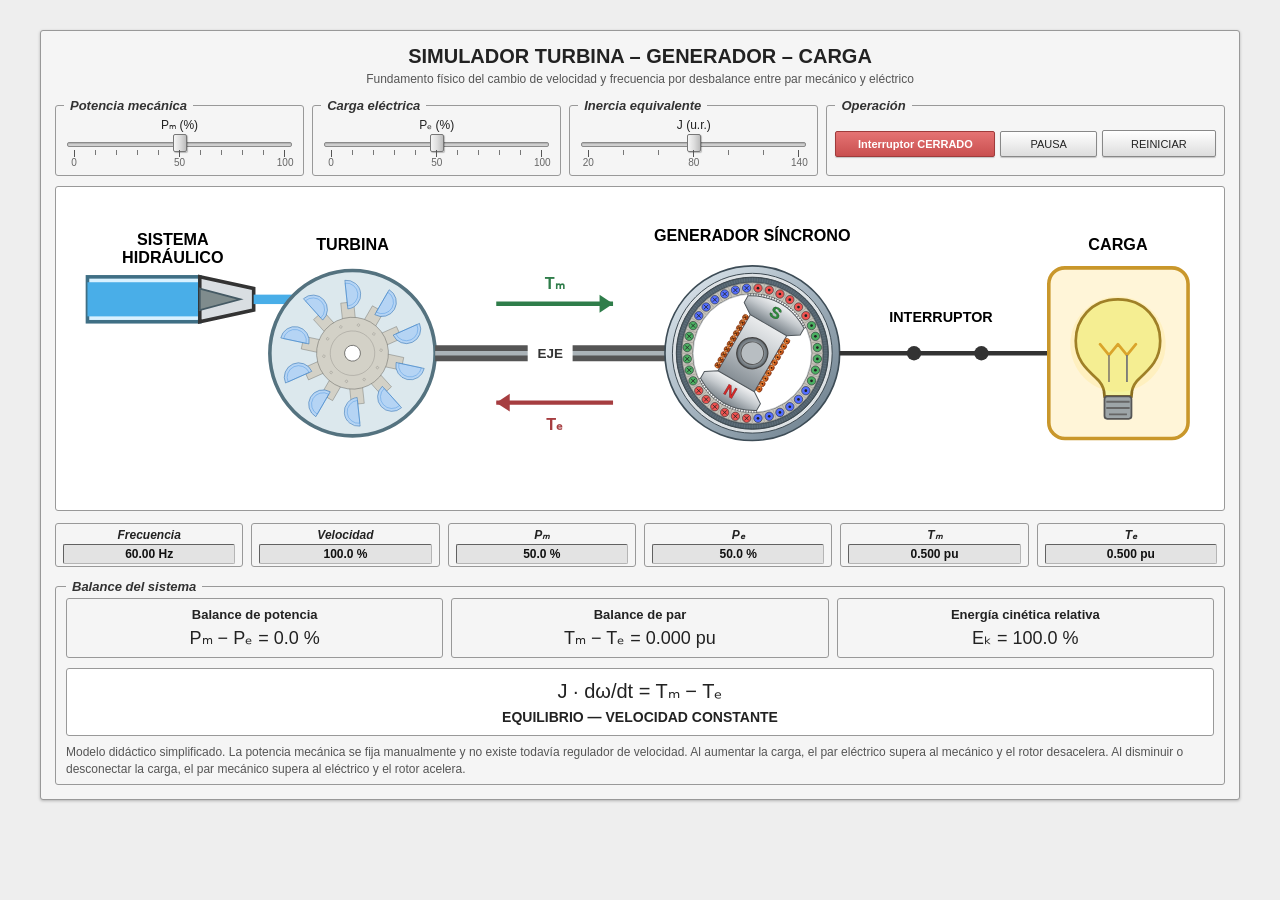
==== 01_SIMULADOR_SIN/index.html @ adeaf48e "CARGA SIMULADORES" ====
<!DOCTYPE html>
<html lang="es">

<head>

<meta charset="UTF-8">

<meta
    name="viewport"
    content="width=device-width, initial-scale=1.0"
>

<title>
    Simulador Turbina – Generador – Carga
</title>

<link
    rel="stylesheet"
    href="css/estilos.css"
>

<link
    rel="stylesheet"
    href="css/simulador.css"
>

</head>


<body>


<div class="simulador">


<!-- =========================================================
     TÍTULO
========================================================= -->

<div class="titulo-simulador">

    <h1>
        SIMULADOR TURBINA – GENERADOR – CARGA
    </h1>

    <p>
        Fundamento físico del cambio de velocidad y frecuencia
        por desbalance entre par mecánico y eléctrico
    </p>

</div>


<div class="contenido-simulador">


<!-- =========================================================
     CONTROLES SUPERIORES
========================================================= -->

<div class="controls">


    <!-- POTENCIA MECÁNICA -->

    <fieldset class="panel-simulador control-box">

        <legend>
            Potencia mecánica
        </legend>

        <div class="variable-control">
            Pₘ (%)
        </div>

        <div class="slider-simulador">

            <input
                id="pmSlider"
                type="range"
                min="0"
                max="100"
                value="50"
                step="1"
            >

            <div class="graduaciones-porcentaje">

                <span></span>
                <span></span>
                <span></span>
                <span></span>
                <span></span>
                <span></span>
                <span></span>
                <span></span>
                <span></span>
                <span></span>
                <span></span>

            </div>

            <div class="escala-slider">

                <span>0</span>
                <span>50</span>
                <span>100</span>

            </div>

        </div>

    </fieldset>


    <!-- CARGA ELÉCTRICA -->

    <fieldset class="panel-simulador control-box">

        <legend>
            Carga eléctrica
        </legend>

        <div class="variable-control">
            Pₑ (%)
        </div>

        <div class="slider-simulador">

            <input
                id="loadSlider"
                type="range"
                min="0"
                max="100"
                value="50"
                step="1"
            >

            <div class="graduaciones-porcentaje">

                <span></span>
                <span></span>
                <span></span>
                <span></span>
                <span></span>
                <span></span>
                <span></span>
                <span></span>
                <span></span>
                <span></span>
                <span></span>

            </div>

            <div class="escala-slider">

                <span>0</span>
                <span>50</span>
                <span>100</span>

            </div>

        </div>

    </fieldset>


    <!-- INERCIA EQUIVALENTE -->

    <fieldset class="panel-simulador control-box">

        <legend>
            Inercia equivalente
        </legend>

        <div class="variable-control">
            J (u.r.)
        </div>

        <div class="slider-simulador slider-inercia">

            <input
                id="jSlider"
                type="range"
                min="20"
                max="140"
                value="80"
                step="1"
            >

            <div class="graduaciones-inercia">

                <span></span>
                <span></span>
                <span></span>
                <span></span>
                <span></span>
                <span></span>
                <span></span>

            </div>

            <div class="escala-inercia">

                <span>20</span>
                <span>80</span>
                <span>140</span>

            </div>

        </div>

    </fieldset>


    <!-- OPERACIÓN -->

    <fieldset class="panel-simulador control-box">

        <legend>
            Operación
        </legend>

        <div class="zona-botones buttons">

            <button
                id="breakerBtn"
                class="boton-simulador success"
            >
                Interruptor CERRADO
            </button>

            <button
                id="pauseBtn"
                class="boton-simulador secondary"
            >
                PAUSA
            </button>

            <button
                id="resetBtn"
                class="boton-simulador"
                type="button"
            >
                REINICIAR
            </button>

        </div>

    </fieldset>


</div>


<!-- =========================================================
     ESCENA
========================================================= -->

<div class="scene-wrap">


<svg
    viewBox="0 45 1300 360"
    aria-label="Turbina generador y carga"
>

<!-- =========================================================
     DEFINICIONES DEL GENERADOR SÍNCRONO V5
========================================================= -->

<defs>

    <linearGradient id="carcasaGrad"
                    x1="0" y1="0"
                    x2="1" y2="1">
        <stop offset="0%" stop-color="#e4edf3"/>
        <stop offset="45%" stop-color="#aab9c4"/>
        <stop offset="100%" stop-color="#647785"/>
    </linearGradient>

    <linearGradient id="hierroGrad"
                    x1="0" y1="0"
                    x2="0" y2="1">
        <stop offset="0%" stop-color="#f2f3f4"/>
        <stop offset="45%" stop-color="#c4c9cd"/>
        <stop offset="100%" stop-color="#7c858c"/>
    </linearGradient>

    <radialGradient id="ejeGrad">
        <stop offset="0%" stop-color="#f5f5f5"/>
        <stop offset="55%" stop-color="#aeb5ba"/>
        <stop offset="100%" stop-color="#5f676d"/>
    </radialGradient>

    <linearGradient id="cobreGrad"
                    x1="0" y1="0"
                    x2="1" y2="0">
        <stop offset="0%" stop-color="#9d3b12"/>
        <stop offset="45%" stop-color="#f7933d"/>
        <stop offset="70%" stop-color="#d55d1c"/>
        <stop offset="100%" stop-color="#8b3010"/>
    </linearGradient>


    <!-- CONDUCTOR QUE SALE DEL PLANO -->

    <g id="sale">

        <circle r="13"
                fill="currentColor"
                stroke="#30363a"
                stroke-width="2"/>

        <circle r="4.2"
                fill="#222"/>

    </g>


    <!-- CONDUCTOR QUE ENTRA AL PLANO -->

    <g id="entra">

        <circle r="13"
                fill="currentColor"
                stroke="#30363a"
                stroke-width="2"/>

        <line x1="-6.5"
              y1="-6.5"
              x2="6.5"
              y2="6.5"
              stroke="#222"
              stroke-width="2.5"/>

        <line x1="6.5"
              y1="-6.5"
              x2="-6.5"
              y2="6.5"
              stroke="#222"
              stroke-width="2.5"/>

    </g>


    <!-- RAYA DEL LAMINADO -->

    <line id="raya-laminado"
          x1="600"
          y1="91"
          x2="600"
          y2="105"
          stroke="#89969e"
          stroke-width="1"
          opacity="0.72"/>


    <!-- LÍNEA DE FLUJO -->

    <line id="flujo-linea"
          x1="600"
          y1="142"
          x2="600"
          y2="147"
          stroke="#000000"
          stroke-width="1.5"
          stroke-linecap="round"/>

<!-- =========================================================
     CUCHARA DEL ROTOR PELTON
========================================================= -->

<g id="peltonCuchara">

    <!-- CUELLO DE UNIÓN AL DISCO -->

    <rect
        x="-18"
        y="-142"
        width="36"
        height="52"
        fill="#D3D1C7"
        stroke="#5F5E5A"
        stroke-width="1"
    />

    <!-- CUCHARA -->

    <path
        d="
            M0,-124
            L0,-204
            A40 40 0 0 0 0,-124
            Z
        "
        fill="#B5D4F4"
        stroke="#185FA5"
        stroke-width="1.2"
        stroke-linejoin="round"
    />

    <!-- PERFIL INTERIOR -->

    <path
        d="
            M0,-132
            L0,-196
            A32 32 0 0 0 0,-132
        "
        fill="none"
        stroke="#378ADD"
        stroke-width="1"
    />

</g>


</defs>

<!-- =========================================================
     SISTEMA HIDRÁULICO
========================================================= -->

<text
    x="130"
    y="110"
    text-anchor="middle"
    font-size="18"
    font-weight="bold"
>
    SISTEMA
</text>

<text
    x="130"
    y="130"
    text-anchor="middle"
    font-size="18"
    font-weight="bold"
>
    HIDRÁULICO
</text>


<!-- =========================================================
     TUBERÍA DE AGUA Y VÁLVULA CÓNICA
========================================================= -->

<g id="sistemaHidraulico" transform="translate(0 -60)">

<!-- TUBERÍA -->

<rect
    x="35"
    y="205"
    width="125"
    height="50"
    fill="#d8f1ff"
    stroke="#3f6f85"
    stroke-width="4"
/>

<!-- AGUA DENTRO DE LA TUBERÍA -->

<rect
    x="35"
    y="211"
    width="125"
    height="38"
    fill="#49aee8"
/>

<!-- CUERPO CONVERGENTE -->

<path
    d="
        M160 205
        L220 218
        L220 242
        L160 255
        Z
    "
    fill="#d9dee2"
    stroke="#333333"
    stroke-width="4"
/>

<!-- AGUJA -->

<polygon
    points="
        160,218
        205,230
        160,242
    "
    fill="#7f8c8d"
    stroke="#455a64"
    stroke-width="2"
/>

<!-- CHORRO -->

<rect
    id="waterJet"
    x="220"
    y="222"
    width="110"
    height="16"
    fill="#49aee8"
/>

</g>


<!-- =========================================================
     TURBINA
========================================================= -->

<circle
    cx="330"
    cy="230"
    r="92"
    fill="#dce8ed"
    stroke="#54727f"
    stroke-width="4"
/>

<text
    x="330"
    y="115"
    text-anchor="middle"
    font-size="18"
    font-weight="bold"
>
    TURBINA
</text>


<!-- =========================================================
     ROTOR PELTON — 10 CUCHARAS
========================================================= -->

<g
    id="turbineRotor"
    transform="translate(330 230)"
>

    <!-- =====================================================
         CONJUNTO GIRATORIO
         Escala adaptada a la carcasa actual
    ====================================================== -->

    <g transform="scale(-0.40 0.40)">

        <!-- CUCHARAS -->

        <g id="peltonCucharas">

            <use href="#peltonCuchara" transform="rotate(0)"/>
            <use href="#peltonCuchara" transform="rotate(36)"/>
            <use href="#peltonCuchara" transform="rotate(72)"/>
            <use href="#peltonCuchara" transform="rotate(108)"/>
            <use href="#peltonCuchara" transform="rotate(144)"/>

            <use href="#peltonCuchara" transform="rotate(180)"/>
            <use href="#peltonCuchara" transform="rotate(216)"/>
            <use href="#peltonCuchara" transform="rotate(252)"/>
            <use href="#peltonCuchara" transform="rotate(288)"/>
            <use href="#peltonCuchara" transform="rotate(324)"/>

        </g>


        <!-- =================================================
             DISCO DEL ROTOR
        ================================================== -->

        <g id="peltonDisco">

            <circle
                cx="0"
                cy="0"
                r="100"
                fill="#D3D1C7"
                stroke="#5F5E5A"
                stroke-width="1.2"
            />

            <circle
                cx="0"
                cy="0"
                r="62"
                fill="none"
                stroke="#888780"
                stroke-width="1"
            />


            <!-- 10 PUNTOS DE FIJACIÓN -->

            <g
                fill="none"
                stroke="#888780"
                stroke-width="1"
            >

                <circle cx="24.7" cy="-76.1" r="3.5"/>
                <circle cx="64.7" cy="-47" r="3.5"/>
                <circle cx="80" cy="0" r="3.5"/>
                <circle cx="64.7" cy="47" r="3.5"/>
                <circle cx="24.7" cy="76.1" r="3.5"/>

                <circle cx="-24.7" cy="76.1" r="3.5"/>
                <circle cx="-64.7" cy="47" r="3.5"/>
                <circle cx="-80" cy="0" r="3.5"/>
                <circle cx="-64.7" cy="-47" r="3.5"/>
                <circle cx="-24.7" cy="-76.1" r="3.5"/>

            </g>


            <!-- AGUJERO / EJE CENTRAL -->

            <circle
                cx="0"
                cy="0"
                r="22"
                fill="#FFFFFF"
                stroke="#2C2C2A"
                stroke-width="1.5"
            />

        </g>

    </g>

</g>




<!-- =========================================================
     EJE
========================================================= -->

<line
    x1="422"
    y1="230"
    x2="775"
    y2="230"
    stroke="#555"
    stroke-width="18"
/>

<line
    x1="422"
    y1="230"
    x2="775"
    y2="230"
    stroke="#aab3b8"
    stroke-width="5"
/>


<!-- FONDO DE ETIQUETA EJE -->

<rect
    x="525"
    y="218"
    width="50"
    height="24"
    rx="3"
    fill="#ffffff"
/>

<text
    x="550"
    y="235"
    text-anchor="middle"
    font-size="15"
    font-weight="bold"
    fill="#333"
>
    EJE
</text>


<!-- =========================================================
     PAR MECÁNICO
========================================================= -->

<line
    x1="490"
    y1="175"
    x2="620"
    y2="175"
    stroke="#2f7d4a"
    stroke-width="5"
/>

<polygon
    points="620,175 605,165 605,185"
    fill="#2f7d4a"
/>

<text
    x="555"
    y="158"
    text-anchor="middle"
    font-size="18"
    font-weight="bold"
    fill="#2f7d4a"
>
    Tₘ
</text>



<!-- =========================================================
     GENERADOR SÍNCRONO V5
========================================================= -->

<text
    x="775"
    y="105"
    text-anchor="middle"
    font-size="18"
    font-weight="bold"
>
    GENERADOR SÍNCRONO
</text>


<!-- =========================================================
     CONTENEDOR DEL GENERADOR
     Centro original V5: (600,325)
     Centro en esta escena: (775,230)
========================================================= -->

<g
    id="alternadorVisual"
    transform="translate(775 230) scale(0.36) translate(-600 -325)"
>


<!-- =========================================================
     CARCASA
========================================================= -->

<g id="carcasa">

    <circle
        cx="600"
        cy="325"
        r="270"
        fill="url(#carcasaGrad)"
        stroke="#3d4c56"
        stroke-width="5"
    />

    <circle
        cx="600"
        cy="325"
        r="247"
        fill="#dde2e5"
        stroke="#39464e"
        stroke-width="3"
    />

</g>


<!-- =========================================================
     ESTATOR
========================================================= -->

<g id="estator">

    <circle
        cx="600"
        cy="325"
        r="235"
        fill="#53636e"
        stroke="#40494f"
        stroke-width="3"
    />


    <!-- LAMINADO EXTERIOR -->

    <g id="laminado-exterior">

        <use href="#raya-laminado" transform="rotate(0 600 325)"/>
        <use href="#raya-laminado" transform="rotate(2 600 325)"/>
        <use href="#raya-laminado" transform="rotate(4 600 325)"/>
        <use href="#raya-laminado" transform="rotate(6 600 325)"/>
        <use href="#raya-laminado" transform="rotate(8 600 325)"/>
        <use href="#raya-laminado" transform="rotate(10 600 325)"/>
        <use href="#raya-laminado" transform="rotate(12 600 325)"/>
        <use href="#raya-laminado" transform="rotate(14 600 325)"/>
        <use href="#raya-laminado" transform="rotate(16 600 325)"/>
        <use href="#raya-laminado" transform="rotate(18 600 325)"/>
        <use href="#raya-laminado" transform="rotate(20 600 325)"/>
        <use href="#raya-laminado" transform="rotate(22 600 325)"/>
        <use href="#raya-laminado" transform="rotate(24 600 325)"/>
        <use href="#raya-laminado" transform="rotate(26 600 325)"/>
        <use href="#raya-laminado" transform="rotate(28 600 325)"/>
        <use href="#raya-laminado" transform="rotate(30 600 325)"/>
        <use href="#raya-laminado" transform="rotate(32 600 325)"/>
        <use href="#raya-laminado" transform="rotate(34 600 325)"/>
        <use href="#raya-laminado" transform="rotate(36 600 325)"/>
        <use href="#raya-laminado" transform="rotate(38 600 325)"/>
        <use href="#raya-laminado" transform="rotate(40 600 325)"/>
        <use href="#raya-laminado" transform="rotate(42 600 325)"/>
        <use href="#raya-laminado" transform="rotate(44 600 325)"/>
        <use href="#raya-laminado" transform="rotate(46 600 325)"/>
        <use href="#raya-laminado" transform="rotate(48 600 325)"/>
        <use href="#raya-laminado" transform="rotate(50 600 325)"/>
        <use href="#raya-laminado" transform="rotate(52 600 325)"/>
        <use href="#raya-laminado" transform="rotate(54 600 325)"/>
        <use href="#raya-laminado" transform="rotate(56 600 325)"/>
        <use href="#raya-laminado" transform="rotate(58 600 325)"/>
        <use href="#raya-laminado" transform="rotate(60 600 325)"/>
        <use href="#raya-laminado" transform="rotate(62 600 325)"/>
        <use href="#raya-laminado" transform="rotate(64 600 325)"/>
        <use href="#raya-laminado" transform="rotate(66 600 325)"/>
        <use href="#raya-laminado" transform="rotate(68 600 325)"/>
        <use href="#raya-laminado" transform="rotate(70 600 325)"/>
        <use href="#raya-laminado" transform="rotate(72 600 325)"/>
        <use href="#raya-laminado" transform="rotate(74 600 325)"/>
        <use href="#raya-laminado" transform="rotate(76 600 325)"/>
        <use href="#raya-laminado" transform="rotate(78 600 325)"/>
        <use href="#raya-laminado" transform="rotate(80 600 325)"/>
        <use href="#raya-laminado" transform="rotate(82 600 325)"/>
        <use href="#raya-laminado" transform="rotate(84 600 325)"/>
        <use href="#raya-laminado" transform="rotate(86 600 325)"/>
        <use href="#raya-laminado" transform="rotate(88 600 325)"/>
        <use href="#raya-laminado" transform="rotate(90 600 325)"/>
        <use href="#raya-laminado" transform="rotate(92 600 325)"/>
        <use href="#raya-laminado" transform="rotate(94 600 325)"/>
        <use href="#raya-laminado" transform="rotate(96 600 325)"/>
        <use href="#raya-laminado" transform="rotate(98 600 325)"/>
        <use href="#raya-laminado" transform="rotate(100 600 325)"/>
        <use href="#raya-laminado" transform="rotate(102 600 325)"/>
        <use href="#raya-laminado" transform="rotate(104 600 325)"/>
        <use href="#raya-laminado" transform="rotate(106 600 325)"/>
        <use href="#raya-laminado" transform="rotate(108 600 325)"/>
        <use href="#raya-laminado" transform="rotate(110 600 325)"/>
        <use href="#raya-laminado" transform="rotate(112 600 325)"/>
        <use href="#raya-laminado" transform="rotate(114 600 325)"/>
        <use href="#raya-laminado" transform="rotate(116 600 325)"/>
        <use href="#raya-laminado" transform="rotate(118 600 325)"/>
        <use href="#raya-laminado" transform="rotate(120 600 325)"/>
        <use href="#raya-laminado" transform="rotate(122 600 325)"/>
        <use href="#raya-laminado" transform="rotate(124 600 325)"/>
        <use href="#raya-laminado" transform="rotate(126 600 325)"/>
        <use href="#raya-laminado" transform="rotate(128 600 325)"/>
        <use href="#raya-laminado" transform="rotate(130 600 325)"/>
        <use href="#raya-laminado" transform="rotate(132 600 325)"/>
        <use href="#raya-laminado" transform="rotate(134 600 325)"/>
        <use href="#raya-laminado" transform="rotate(136 600 325)"/>
        <use href="#raya-laminado" transform="rotate(138 600 325)"/>
        <use href="#raya-laminado" transform="rotate(140 600 325)"/>
        <use href="#raya-laminado" transform="rotate(142 600 325)"/>
        <use href="#raya-laminado" transform="rotate(144 600 325)"/>
        <use href="#raya-laminado" transform="rotate(146 600 325)"/>
        <use href="#raya-laminado" transform="rotate(148 600 325)"/>
        <use href="#raya-laminado" transform="rotate(150 600 325)"/>
        <use href="#raya-laminado" transform="rotate(152 600 325)"/>
        <use href="#raya-laminado" transform="rotate(154 600 325)"/>
        <use href="#raya-laminado" transform="rotate(156 600 325)"/>
        <use href="#raya-laminado" transform="rotate(158 600 325)"/>
        <use href="#raya-laminado" transform="rotate(160 600 325)"/>
        <use href="#raya-laminado" transform="rotate(162 600 325)"/>
        <use href="#raya-laminado" transform="rotate(164 600 325)"/>
        <use href="#raya-laminado" transform="rotate(166 600 325)"/>
        <use href="#raya-laminado" transform="rotate(168 600 325)"/>
        <use href="#raya-laminado" transform="rotate(170 600 325)"/>
        <use href="#raya-laminado" transform="rotate(172 600 325)"/>
        <use href="#raya-laminado" transform="rotate(174 600 325)"/>
        <use href="#raya-laminado" transform="rotate(176 600 325)"/>
        <use href="#raya-laminado" transform="rotate(178 600 325)"/>
        <use href="#raya-laminado" transform="rotate(180 600 325)"/>
        <use href="#raya-laminado" transform="rotate(182 600 325)"/>
        <use href="#raya-laminado" transform="rotate(184 600 325)"/>
        <use href="#raya-laminado" transform="rotate(186 600 325)"/>
        <use href="#raya-laminado" transform="rotate(188 600 325)"/>
        <use href="#raya-laminado" transform="rotate(190 600 325)"/>
        <use href="#raya-laminado" transform="rotate(192 600 325)"/>
        <use href="#raya-laminado" transform="rotate(194 600 325)"/>
        <use href="#raya-laminado" transform="rotate(196 600 325)"/>
        <use href="#raya-laminado" transform="rotate(198 600 325)"/>
        <use href="#raya-laminado" transform="rotate(200 600 325)"/>
        <use href="#raya-laminado" transform="rotate(202 600 325)"/>
        <use href="#raya-laminado" transform="rotate(204 600 325)"/>
        <use href="#raya-laminado" transform="rotate(206 600 325)"/>
        <use href="#raya-laminado" transform="rotate(208 600 325)"/>
        <use href="#raya-laminado" transform="rotate(210 600 325)"/>
        <use href="#raya-laminado" transform="rotate(212 600 325)"/>
        <use href="#raya-laminado" transform="rotate(214 600 325)"/>
        <use href="#raya-laminado" transform="rotate(216 600 325)"/>
        <use href="#raya-laminado" transform="rotate(218 600 325)"/>
        <use href="#raya-laminado" transform="rotate(220 600 325)"/>
        <use href="#raya-laminado" transform="rotate(222 600 325)"/>
        <use href="#raya-laminado" transform="rotate(224 600 325)"/>
        <use href="#raya-laminado" transform="rotate(226 600 325)"/>
        <use href="#raya-laminado" transform="rotate(228 600 325)"/>
        <use href="#raya-laminado" transform="rotate(230 600 325)"/>
        <use href="#raya-laminado" transform="rotate(232 600 325)"/>
        <use href="#raya-laminado" transform="rotate(234 600 325)"/>
        <use href="#raya-laminado" transform="rotate(236 600 325)"/>
        <use href="#raya-laminado" transform="rotate(238 600 325)"/>
        <use href="#raya-laminado" transform="rotate(240 600 325)"/>
        <use href="#raya-laminado" transform="rotate(242 600 325)"/>
        <use href="#raya-laminado" transform="rotate(244 600 325)"/>
        <use href="#raya-laminado" transform="rotate(246 600 325)"/>
        <use href="#raya-laminado" transform="rotate(248 600 325)"/>
        <use href="#raya-laminado" transform="rotate(250 600 325)"/>
        <use href="#raya-laminado" transform="rotate(252 600 325)"/>
        <use href="#raya-laminado" transform="rotate(254 600 325)"/>
        <use href="#raya-laminado" transform="rotate(256 600 325)"/>
        <use href="#raya-laminado" transform="rotate(258 600 325)"/>
        <use href="#raya-laminado" transform="rotate(260 600 325)"/>
        <use href="#raya-laminado" transform="rotate(262 600 325)"/>
        <use href="#raya-laminado" transform="rotate(264 600 325)"/>
        <use href="#raya-laminado" transform="rotate(266 600 325)"/>
        <use href="#raya-laminado" transform="rotate(268 600 325)"/>
        <use href="#raya-laminado" transform="rotate(270 600 325)"/>
        <use href="#raya-laminado" transform="rotate(272 600 325)"/>
        <use href="#raya-laminado" transform="rotate(274 600 325)"/>
        <use href="#raya-laminado" transform="rotate(276 600 325)"/>
        <use href="#raya-laminado" transform="rotate(278 600 325)"/>
        <use href="#raya-laminado" transform="rotate(280 600 325)"/>
        <use href="#raya-laminado" transform="rotate(282 600 325)"/>
        <use href="#raya-laminado" transform="rotate(284 600 325)"/>
        <use href="#raya-laminado" transform="rotate(286 600 325)"/>
        <use href="#raya-laminado" transform="rotate(288 600 325)"/>
        <use href="#raya-laminado" transform="rotate(290 600 325)"/>
        <use href="#raya-laminado" transform="rotate(292 600 325)"/>
        <use href="#raya-laminado" transform="rotate(294 600 325)"/>
        <use href="#raya-laminado" transform="rotate(296 600 325)"/>
        <use href="#raya-laminado" transform="rotate(298 600 325)"/>
        <use href="#raya-laminado" transform="rotate(300 600 325)"/>
        <use href="#raya-laminado" transform="rotate(302 600 325)"/>
        <use href="#raya-laminado" transform="rotate(304 600 325)"/>
        <use href="#raya-laminado" transform="rotate(306 600 325)"/>
        <use href="#raya-laminado" transform="rotate(308 600 325)"/>
        <use href="#raya-laminado" transform="rotate(310 600 325)"/>
        <use href="#raya-laminado" transform="rotate(312 600 325)"/>
        <use href="#raya-laminado" transform="rotate(314 600 325)"/>
        <use href="#raya-laminado" transform="rotate(316 600 325)"/>
        <use href="#raya-laminado" transform="rotate(318 600 325)"/>
        <use href="#raya-laminado" transform="rotate(320 600 325)"/>
        <use href="#raya-laminado" transform="rotate(322 600 325)"/>
        <use href="#raya-laminado" transform="rotate(324 600 325)"/>
        <use href="#raya-laminado" transform="rotate(326 600 325)"/>
        <use href="#raya-laminado" transform="rotate(328 600 325)"/>
        <use href="#raya-laminado" transform="rotate(330 600 325)"/>
        <use href="#raya-laminado" transform="rotate(332 600 325)"/>
        <use href="#raya-laminado" transform="rotate(334 600 325)"/>
        <use href="#raya-laminado" transform="rotate(336 600 325)"/>
        <use href="#raya-laminado" transform="rotate(338 600 325)"/>
        <use href="#raya-laminado" transform="rotate(340 600 325)"/>
        <use href="#raya-laminado" transform="rotate(342 600 325)"/>
        <use href="#raya-laminado" transform="rotate(344 600 325)"/>
        <use href="#raya-laminado" transform="rotate(346 600 325)"/>
        <use href="#raya-laminado" transform="rotate(348 600 325)"/>
        <use href="#raya-laminado" transform="rotate(350 600 325)"/>
        <use href="#raya-laminado" transform="rotate(352 600 325)"/>
        <use href="#raya-laminado" transform="rotate(354 600 325)"/>
        <use href="#raya-laminado" transform="rotate(356 600 325)"/>
        <use href="#raya-laminado" transform="rotate(358 600 325)"/>

    </g>


    <circle cx="600" cy="325" r="234"
            fill="none" stroke="#39474f" stroke-width="2"/>

    <circle cx="600" cy="325" r="220"
            fill="none" stroke="#39474f" stroke-width="2"/>

    <circle cx="600" cy="325" r="218"
            fill="#c7c4bb" stroke="#666b6e" stroke-width="2"/>

    <circle cx="600" cy="325" r="184"
            fill="#f8f8f8" stroke="#555" stroke-width="3"/>


    <!-- 36 DIVISIONES DE RANURA -->

    <g id="ranuras-estator"
       stroke="#aaa69d"
       stroke-width="3"
       opacity="0.95">

        <line x1="784" y1="325" x2="818" y2="325"/>
        <line x1="781.2" y1="356.9" x2="814.7" y2="362.9"/>
        <line x1="772.9" y1="387.9" x2="804.8" y2="399.6"/>
        <line x1="759.3" y1="417" x2="788.8" y2="434"/>
        <line x1="741.0" y1="443.3" x2="767.0" y2="465.1"/>
        <line x1="718.3" y1="466.0" x2="740.1" y2="492.0"/>
        <line x1="692" y1="484.3" x2="709" y2="513.8"/>
        <line x1="662.9" y1="497.9" x2="674.6" y2="529.8"/>
        <line x1="631.9" y1="506.2" x2="637.9" y2="539.7"/>
        <line x1="600" y1="509" x2="600" y2="543"/>

        <line x1="568.1" y1="506.2" x2="562.1" y2="539.7"/>
        <line x1="537.1" y1="497.9" x2="525.4" y2="529.8"/>
        <line x1="508" y1="484.3" x2="491" y2="513.8"/>
        <line x1="481.7" y1="466" x2="459.9" y2="492"/>
        <line x1="459" y1="443.3" x2="433" y2="465.1"/>
        <line x1="440.7" y1="417" x2="411.2" y2="434"/>
        <line x1="427.1" y1="387.9" x2="395.2" y2="399.6"/>
        <line x1="418.8" y1="356.9" x2="385.3" y2="362.9"/>
        <line x1="416" y1="325" x2="382" y2="325"/>

        <line x1="418.8" y1="293.1" x2="385.3" y2="287.1"/>
        <line x1="427.1" y1="262.1" x2="395.2" y2="250.4"/>
        <line x1="440.7" y1="233" x2="411.2" y2="216"/>
        <line x1="459" y1="206.7" x2="433" y2="184.9"/>
        <line x1="481.7" y1="184" x2="459.9" y2="158"/>
        <line x1="508" y1="165.7" x2="491" y2="136.2"/>
        <line x1="537.1" y1="152.1" x2="525.4" y2="120.2"/>
        <line x1="568.1" y1="143.8" x2="562.1" y2="110.3"/>
        <line x1="600" y1="141" x2="600" y2="107"/>

        <line x1="631.9" y1="143.8" x2="637.9" y2="110.3"/>
        <line x1="662.9" y1="152.1" x2="674.6" y2="120.2"/>
        <line x1="692" y1="165.7" x2="709" y2="136.2"/>
        <line x1="718.3" y1="184" x2="740.1" y2="158"/>
        <line x1="741" y1="206.7" x2="767" y2="184.9"/>
        <line x1="759.3" y1="233" x2="788.8" y2="216"/>
        <line x1="772.9" y1="262.1" x2="804.8" y2="250.4"/>
        <line x1="781.2" y1="293.1" x2="814.7" y2="287.1"/>

    </g>

</g>


<!-- =========================================================
     ENTREHIERRO
========================================================= -->

<g id="entrehierro">

    <circle
        cx="600"
        cy="325"
        r="183"
        fill="#ffffff"
        stroke="#a7adb1"
        stroke-width="2"
    />

</g>


<!-- =========================================================
     FLUJO MAGNÉTICO
========================================================= -->

<g id="flujo-polos">

    <!-- POLO S -->

    <use class="flujo linea-1" href="#flujo-linea" transform="rotate(-34.24 600 325)"/>
    <use class="flujo linea-2" href="#flujo-linea" transform="rotate(-31.61 600 325)"/>
    <use class="flujo linea-3" href="#flujo-linea" transform="rotate(-28.97 600 325)"/>
    <use class="flujo linea-4" href="#flujo-linea" transform="rotate(-26.34 600 325)"/>
    <use class="flujo linea-5" href="#flujo-linea" transform="rotate(-23.70 600 325)"/>
    <use class="flujo linea-6" href="#flujo-linea" transform="rotate(-21.07 600 325)"/>
    <use class="flujo linea-7" href="#flujo-linea" transform="rotate(-18.43 600 325)"/>
    <use class="flujo linea-8" href="#flujo-linea" transform="rotate(-15.80 600 325)"/>
    <use class="flujo linea-9" href="#flujo-linea" transform="rotate(-13.17 600 325)"/>
    <use class="flujo linea-10" href="#flujo-linea" transform="rotate(-10.54 600 325)"/>
    <use class="flujo linea-11" href="#flujo-linea" transform="rotate(-7.90 600 325)"/>
    <use class="flujo linea-12" href="#flujo-linea" transform="rotate(-5.27 600 325)"/>
    <use class="flujo linea-13" href="#flujo-linea" transform="rotate(-2.63 600 325)"/>
    <use class="flujo linea-14" href="#flujo-linea" transform="rotate(0 600 325)"/>
    <use class="flujo linea-15" href="#flujo-linea" transform="rotate(2.63 600 325)"/>
    <use class="flujo linea-16" href="#flujo-linea" transform="rotate(5.27 600 325)"/>
    <use class="flujo linea-17" href="#flujo-linea" transform="rotate(7.90 600 325)"/>
    <use class="flujo linea-18" href="#flujo-linea" transform="rotate(10.54 600 325)"/>
    <use class="flujo linea-19" href="#flujo-linea" transform="rotate(13.17 600 325)"/>
    <use class="flujo linea-20" href="#flujo-linea" transform="rotate(15.80 600 325)"/>
    <use class="flujo linea-21" href="#flujo-linea" transform="rotate(18.43 600 325)"/>
    <use class="flujo linea-22" href="#flujo-linea" transform="rotate(21.07 600 325)"/>
    <use class="flujo linea-23" href="#flujo-linea" transform="rotate(23.70 600 325)"/>
    <use class="flujo linea-24" href="#flujo-linea" transform="rotate(26.34 600 325)"/>
    <use class="flujo linea-25" href="#flujo-linea" transform="rotate(28.97 600 325)"/>
    <use class="flujo linea-26" href="#flujo-linea" transform="rotate(31.61 600 325)"/>
    <use class="flujo linea-27" href="#flujo-linea" transform="rotate(34.24 600 325)"/>

    <!-- POLO N -->

    <use class="flujo linea-1" href="#flujo-linea" transform="rotate(145.76 600 325)"/>
    <use class="flujo linea-2" href="#flujo-linea" transform="rotate(148.39 600 325)"/>
    <use class="flujo linea-3" href="#flujo-linea" transform="rotate(151.03 600 325)"/>
    <use class="flujo linea-4" href="#flujo-linea" transform="rotate(153.66 600 325)"/>
    <use class="flujo linea-5" href="#flujo-linea" transform="rotate(156.30 600 325)"/>
    <use class="flujo linea-6" href="#flujo-linea" transform="rotate(158.93 600 325)"/>
    <use class="flujo linea-7" href="#flujo-linea" transform="rotate(161.57 600 325)"/>
    <use class="flujo linea-8" href="#flujo-linea" transform="rotate(164.20 600 325)"/>
    <use class="flujo linea-9" href="#flujo-linea" transform="rotate(166.83 600 325)"/>
    <use class="flujo linea-10" href="#flujo-linea" transform="rotate(169.46 600 325)"/>
    <use class="flujo linea-11" href="#flujo-linea" transform="rotate(172.10 600 325)"/>
    <use class="flujo linea-12" href="#flujo-linea" transform="rotate(174.73 600 325)"/>
    <use class="flujo linea-13" href="#flujo-linea" transform="rotate(177.37 600 325)"/>
    <use class="flujo linea-14" href="#flujo-linea" transform="rotate(180 600 325)"/>
    <use class="flujo linea-15" href="#flujo-linea" transform="rotate(182.63 600 325)"/>
    <use class="flujo linea-16" href="#flujo-linea" transform="rotate(185.27 600 325)"/>
    <use class="flujo linea-17" href="#flujo-linea" transform="rotate(187.90 600 325)"/>
    <use class="flujo linea-18" href="#flujo-linea" transform="rotate(190.54 600 325)"/>
    <use class="flujo linea-19" href="#flujo-linea" transform="rotate(193.17 600 325)"/>
    <use class="flujo linea-20" href="#flujo-linea" transform="rotate(195.80 600 325)"/>
    <use class="flujo linea-21" href="#flujo-linea" transform="rotate(198.43 600 325)"/>
    <use class="flujo linea-22" href="#flujo-linea" transform="rotate(201.07 600 325)"/>
    <use class="flujo linea-23" href="#flujo-linea" transform="rotate(203.70 600 325)"/>
    <use class="flujo linea-24" href="#flujo-linea" transform="rotate(206.34 600 325)"/>
    <use class="flujo linea-25" href="#flujo-linea" transform="rotate(208.97 600 325)"/>
    <use class="flujo linea-26" href="#flujo-linea" transform="rotate(211.61 600 325)"/>
    <use class="flujo linea-27" href="#flujo-linea" transform="rotate(214.24 600 325)"/>

</g>


<!-- =========================================================
     DEVANADO TRIFÁSICO
========================================================= -->

<g id="fase-U" style="color:#ef5350">

    <g>
        <use href="#sale" transform="translate(617.6 123.8)"/>
        <use href="#sale" transform="translate(652.3 129.9)"/>
        <use href="#sale" transform="translate(685.4 141.9)"/>
        <use href="#sale" transform="translate(715.9 159.5)"/>
        <use href="#sale" transform="translate(742.8 182.2)"/>
        <use href="#sale" transform="translate(765.5 209.1)"/>
    </g>

    <g>
        <use href="#entra" transform="translate(582.4 526.2)"/>
        <use href="#entra" transform="translate(547.7 520.1)"/>
        <use href="#entra" transform="translate(514.6 508.1)"/>
        <use href="#entra" transform="translate(484.1 490.5)"/>
        <use href="#entra" transform="translate(457.2 467.8)"/>
        <use href="#entra" transform="translate(434.5 440.9)"/>
    </g>

</g>


<g id="fase-V" style="color:#4caf62">

    <g>
        <use href="#sale" transform="translate(783.1 239.6)"/>
        <use href="#sale" transform="translate(795.1 272.7)"/>
        <use href="#sale" transform="translate(801.2 307.4)"/>
        <use href="#sale" transform="translate(801.2 342.6)"/>
        <use href="#sale" transform="translate(795.1 377.3)"/>
        <use href="#sale" transform="translate(783.1 410.4)"/>
    </g>

    <g>
        <use href="#entra" transform="translate(416.9 410.4)"/>
        <use href="#entra" transform="translate(404.9 377.3)"/>
        <use href="#entra" transform="translate(398.8 342.6)"/>
        <use href="#entra" transform="translate(398.8 307.4)"/>
        <use href="#entra" transform="translate(404.9 272.7)"/>
        <use href="#entra" transform="translate(416.9 239.6)"/>
    </g>

</g>


<g id="fase-W" style="color:#536dfe">

    <g>
        <use href="#sale" transform="translate(765.5 440.9)"/>
        <use href="#sale" transform="translate(742.8 467.8)"/>
        <use href="#sale" transform="translate(715.9 490.5)"/>
        <use href="#sale" transform="translate(685.4 508.1)"/>
        <use href="#sale" transform="translate(652.3 520.1)"/>
        <use href="#sale" transform="translate(617.6 526.2)"/>
    </g>

    <g>
        <use href="#entra" transform="translate(434.5 209.1)"/>
        <use href="#entra" transform="translate(457.2 182.2)"/>
        <use href="#entra" transform="translate(484.1 159.5)"/>
        <use href="#entra" transform="translate(514.6 141.9)"/>
        <use href="#entra" transform="translate(547.7 129.9)"/>
        <use href="#entra" transform="translate(582.4 123.8)"/>
    </g>

</g>


<!-- =========================================================
     ROTOR
========================================================= -->

<g id="genRotor">

    <rect
        x="535"
        y="207"
        width="130"
        height="236"
        rx="18"
        fill="url(#hierroGrad)"
        stroke="#50575c"
        stroke-width="3"
    />


    <!-- POLO S -->

    <g>

        <path
            d="
                M535 225
                L500 202
                L500 178
                Q600 118 700 178
                L700 202
                L665 225
                Z
            "
            fill="url(#hierroGrad)"
            stroke="#50575c"
            stroke-width="3"
            stroke-linejoin="round"
        />

        <text
            x="600"
            y="185"
            text-anchor="middle"
            dominant-baseline="middle"
            font-family="Arial, Helvetica, sans-serif"
            font-size="50"
            font-weight="700"
            fill="#2e8b3c"
            stroke="#163d1d"
            stroke-width="1"
        >
            S
        </text>

    </g>


    <!-- POLO N -->

    <g>

        <path
            d="
                M535 425
                L500 448
                L500 472
                Q600 532 700 472
                L700 448
                L665 425
                Z
            "
            fill="url(#hierroGrad)"
            stroke="#50575c"
            stroke-width="3"
            stroke-linejoin="round"
        />

        <text
            x="600"
            y="465"
            text-anchor="middle"
            dominant-baseline="middle"
            font-family="Arial, Helvetica, sans-serif"
            font-size="50"
            font-weight="700"
            fill="#d62828"
            stroke="#671414"
            stroke-width="1"
        >
            N
        </text>

    </g>


    <!-- DEVANADO DE CAMPO -->

    <g
        fill="url(#cobreGrad)"
        stroke="#77300f"
        stroke-width="1.4"
    >

        <circle cx="526" cy="239.5" r="9"/>
        <circle cx="526" cy="258.5" r="9"/>
        <circle cx="526" cy="277.5" r="9"/>
        <circle cx="526" cy="296.5" r="9"/>
        <circle cx="526" cy="315.5" r="9"/>
        <circle cx="526" cy="334.5" r="9"/>
        <circle cx="526" cy="353.5" r="9"/>
        <circle cx="526" cy="372.5" r="9"/>
        <circle cx="526" cy="391.5" r="9"/>
        <circle cx="526" cy="410.5" r="9"/>

        <circle cx="674" cy="239.5" r="9"/>
        <circle cx="674" cy="258.5" r="9"/>
        <circle cx="674" cy="277.5" r="9"/>
        <circle cx="674" cy="296.5" r="9"/>
        <circle cx="674" cy="315.5" r="9"/>
        <circle cx="674" cy="334.5" r="9"/>
        <circle cx="674" cy="353.5" r="9"/>
        <circle cx="674" cy="372.5" r="9"/>
        <circle cx="674" cy="391.5" r="9"/>
        <circle cx="674" cy="410.5" r="9"/>

    </g>


    <!-- CAMPO: ENTRA -->

    <g
        stroke="#3b1808"
        stroke-width="2"
        stroke-linecap="round"
    >

        <path d="M522 235.5 L530 243.5 M530 235.5 L522 243.5"/>
        <path d="M522 254.5 L530 262.5 M530 254.5 L522 262.5"/>
        <path d="M522 273.5 L530 281.5 M530 273.5 L522 281.5"/>
        <path d="M522 292.5 L530 300.5 M530 292.5 L522 300.5"/>
        <path d="M522 311.5 L530 319.5 M530 311.5 L522 319.5"/>
        <path d="M522 330.5 L530 338.5 M530 330.5 L522 338.5"/>
        <path d="M522 349.5 L530 357.5 M530 349.5 L522 357.5"/>
        <path d="M522 368.5 L530 376.5 M530 368.5 L522 376.5"/>
        <path d="M522 387.5 L530 395.5 M530 387.5 L522 395.5"/>
        <path d="M522 406.5 L530 414.5 M530 406.5 L522 414.5"/>

    </g>


    <!-- CAMPO: SALE -->

    <g fill="#3b1808">

        <circle cx="674" cy="239.5" r="2.8"/>
        <circle cx="674" cy="258.5" r="2.8"/>
        <circle cx="674" cy="277.5" r="2.8"/>
        <circle cx="674" cy="296.5" r="2.8"/>
        <circle cx="674" cy="315.5" r="2.8"/>
        <circle cx="674" cy="334.5" r="2.8"/>
        <circle cx="674" cy="353.5" r="2.8"/>
        <circle cx="674" cy="372.5" r="2.8"/>
        <circle cx="674" cy="391.5" r="2.8"/>
        <circle cx="674" cy="410.5" r="2.8"/>

    </g>


    <!-- EJE -->

    <g>

        <circle
            cx="600"
            cy="325"
            r="48"
            fill="url(#ejeGrad)"
            stroke="#444"
            stroke-width="4"
        />

        <circle
            cx="600"
            cy="325"
            r="35"
            fill="#b8bec2"
            stroke="#555"
            stroke-width="3"
        />

    </g>

</g>


</g>

<!-- =========================================================
     PAR ELÉCTRICO
========================================================= -->

<line
    x1="620"
    y1="285"
    x2="490"
    y2="285"
    stroke="#a63d40"
    stroke-width="5"
/>

<polygon
    points="490,285 505,275 505,295"
    fill="#a63d40"
/>

<text
    x="555"
    y="315"
    text-anchor="middle"
    font-size="18"
    font-weight="bold"
    fill="#a63d40"
>
    Tₑ
</text>


<!-- =========================================================
     INTERRUPTOR
========================================================= -->

<!-- CONEXIÓN GENERADOR → INTERRUPTOR -->

<line
    x1="872"
    y1="230"
    x2="950"
    y2="230"
    stroke="#333"
    stroke-width="5"
/>

<!-- CONTACTO IZQUIERDO -->

<circle
    cx="955"
    cy="230"
    r="8"
    fill="#333"
/>

<!-- CONTACTO DERECHO -->

<circle
    cx="1030"
    cy="230"
    r="8"
    fill="#333"
/>

<!-- CUCHILLA -->

<line
    id="breakerBlade"
    x1="960"
    y1="230"
    x2="1030"
    y2="230"
    stroke="#333"
    stroke-width="5"
/>

<!-- CONEXIÓN INTERRUPTOR → CARGA -->

<line
    x1="1030"
    y1="230"
    x2="1105"
    y2="230"
    stroke="#333"
    stroke-width="5"
/>

<text
    x="985"
    y="195"
    text-anchor="middle"
    font-size="16"
    font-weight="bold"
>
    INTERRUPTOR
</text>


<!-- =========================================================
     CARGA
========================================================= -->

<rect
    x="1105"
    y="135"
    width="155"
    height="190"
    rx="18"
    fill="#fff5d8"
    stroke="#c9972b"
    stroke-width="4"
/>

<text
    x="1182"
    y="115"
    text-anchor="middle"
    font-size="18"
    font-weight="bold"
>
    CARGA
</text>



<!-- =========================================================
     LÁMPARA / CARGA ELÉCTRICA
========================================================= -->

<g id="bulbs">

    <!-- BULBO DE VIDRIO -->

    <path
        id="bulbGlass"
        d="
            M1182 170
            C1152 170 1135 193 1135 216
            C1135 237 1146 247 1158 258
            C1165 264 1167 271 1167 278
            L1197 278
            C1197 271 1199 264 1206 258
            C1218 247 1229 237 1229 216
            C1229 193 1212 170 1182 170
            Z
        "
        fill="#fff4b0"
        stroke="#8a6d1f"
        stroke-width="3"
    />

    <!-- FILAMENTO -->

    <path
        id="bulbFilament"
        d="
            M1162 220
            L1172 232
            L1182 220
            L1192 232
            L1202 220
        "
        fill="none"
        stroke="#8a6d1f"
        stroke-width="3"
        stroke-linecap="round"
        stroke-linejoin="round"
    />

    <!-- SOPORTES DEL FILAMENTO -->

    <line
        x1="1172"
        y1="232"
        x2="1172"
        y2="262"
        stroke="#777"
        stroke-width="2"
    />

    <!-- HALO LUMINOSO -->

    <circle
    id="bulbGlow"
    cx="1182"
    cy="220"
    r="53"
    fill="#ffd84d"
    opacity="0"
/>

    <line
        x1="1192"
        y1="232"
        x2="1192"
        y2="262"
        stroke="#777"
        stroke-width="2"
    />

    <!-- BASE METÁLICA -->

    <rect
        x="1167"
        y="278"
        width="30"
        height="25"
        rx="3"
        fill="#9da5a8"
        stroke="#555"
        stroke-width="2"
    />

    <!-- ROSCA -->

    <line
        x1="1169"
        y1="284"
        x2="1195"
        y2="284"
        stroke="#666"
        stroke-width="2"
    />

    <line
        x1="1169"
        y1="291"
        x2="1195"
        y2="291"
        stroke="#666"
        stroke-width="2"
    />

    <line
        x1="1172"
        y1="298"
        x2="1192"
        y2="298"
        stroke="#666"
        stroke-width="2"
    />

</g>ad


</svg>

</div>


<!-- =========================================================
     INSTRUMENTOS
========================================================= -->

<div class="instrument-grid">


    <div class="instrument">

        <div class="name">
            Frecuencia
        </div>

        <div class="num">
            <span id="freq">60.00</span> Hz
        </div>

    </div>


    <div class="instrument">

        <div class="name">
            Velocidad
        </div>

        <div class="num">
            <span id="speed">100.0</span> %
        </div>

    </div>


    <div class="instrument">

        <div class="name">
            Pₘ
        </div>

        <div class="num">
            <span id="pm">50.0</span> %
        </div>

    </div>


    <div class="instrument">

        <div class="name">
            Pₑ
        </div>

        <div class="num">
            <span id="pe">50.0</span> %
        </div>

    </div>


    <div class="instrument">

        <div class="name">
            Tₘ
        </div>

        <div class="num">
            <span id="tm">0.500</span> pu
        </div>

    </div>


    <div class="instrument">

        <div class="name">
            Tₑ
        </div>

        <div class="num">
            <span id="te">0.500</span> pu
        </div>

    </div>


</div>


<!-- =========================================================
     BALANCE DEL SISTEMA
========================================================= -->

<fieldset class="panel-simulador">

    <legend>
        Balance del sistema
    </legend>


    <div class="balance">


        <div class="balance-box">

            <strong>
                Balance de potencia
            </strong>

            <div class="balance-valor">

                Pₘ − Pₑ =
                <span id="dp">0.0</span> %

            </div>

        </div>


        <div class="balance-box">

            <strong>
                Balance de par
            </strong>

            <div class="balance-valor">

                Tₘ − Tₑ =
                <span id="dt">0.000</span> pu

            </div>

        </div>


        <div class="balance-box">

            <strong>
                Energía cinética relativa
            </strong>

            <div class="balance-valor">

                Eₖ =
                <span id="ek">100.0</span> %

            </div>

        </div>


    </div>


    <!-- ECUACIÓN DINÁMICA -->

    <div class="eq">

        J · dω/dt = Tₘ − Tₑ

        <div
            id="status"
            class="status estado-valor"
        >
            EQUILIBRIO — VELOCIDAD CONSTANTE
        </div>

    </div>


    <!-- NOTA DIDÁCTICA -->

    <div class="note">

        Modelo didáctico simplificado.

        La potencia mecánica se fija manualmente y no existe
        todavía regulador de velocidad.

        Al aumentar la carga, el par eléctrico supera al mecánico
        y el rotor desacelera.

        Al disminuir o desconectar la carga, el par mecánico supera
        al eléctrico y el rotor acelera.

    </div>


</fieldset>


</div>

</div>


<script src="js/simulador.js"></script>


</body>

</html>
---- 01_SIMULADOR_SIN/css/estilos.css ----
/* ============================================================
   ESTILOS GENERALES PARA SIMULADORES
   CANDIDATO A CSS MAESTRO
   ============================================================ */


/* ============================================================
   01. CONFIGURACIÓN GENERAL
   ============================================================ */

* {
    box-sizing: border-box;
}

html,
body {
    margin: 0;
    padding: 0;
}

body {
    background: #eeeeee;

    font-family:
        Arial,
        Helvetica,
        sans-serif;

    font-size: 13px;

    color: #222222;
}


/* ============================================================
   02. CONTENEDOR GENERAL DEL SIMULADOR
   ============================================================ */

.simulador {
    margin: 30px auto;

    background: #f5f5f5;

    border: 1px solid #999999;
    border-radius: 3px;

    box-shadow:
        0 1px 3px rgba(0, 0, 0, 0.25);

    padding: 14px;
}


/* ============================================================
   03. TÍTULO PRINCIPAL
   ============================================================ */

.titulo-simulador {
    text-align: center;

    margin-bottom: 12px;
}

.titulo-simulador h1 {
    margin: 0;

    font-size: 20px;
    font-weight: bold;

    color: #222222;
}

.titulo-simulador p {
    margin:
        4px
        0
        0
        0;

    font-size: 12px;
    font-weight: normal;

    color: #555555;
}


/* ============================================================
   04. ÁREA PRINCIPAL DE SIMULACIÓN
   ============================================================ */

.area-simulacion {
    width: 100%;

    background: #ffffff;

    border: 1px solid #999999;

    padding: 10px;
}


/* ============================================================
   05. PANELES DE CONTROL
   ============================================================ */

.panel-simulador {
    margin: 0;

    padding:
        4px
        10px
        6px
        10px;

    min-width: 0;

    background: #f5f5f5;

    border: 1px solid #999999;

    border-radius: 3px;
}


/* ------------------------------------------------------------
   ENCABEZADO DEL PANEL
   ------------------------------------------------------------ */

.panel-simulador legend {
    padding:
        0
        6px;

    font-size: 13px;

    font-weight: bold;
    font-style: italic;

    color: #333333;

    background: #f5f5f5;
}


/* ============================================================
   06. FILAS DE CONTROL
   ============================================================ */

.fila-control {
    display: flex;

    align-items: center;
    justify-content: space-between;

    gap: 10px;

    min-height: 28px;
}

.fila-control + .fila-control {
    margin-top: 4px;
}


/* ============================================================
   07. GRUPOS HORIZONTALES
   ============================================================ */

.grupo-horizontal {
    display: flex;

    justify-content: center;
    align-items: center;

    gap: 24px;
}


/* ============================================================
   08. RADIO BUTTONS
   ============================================================ */

.opcion-radio {
    display: inline-flex;

    align-items: center;

    gap: 5px;

    min-height: 20px;

    cursor: pointer;

    white-space: nowrap;

    color: #222222;
}

.opcion-radio input[type="radio"] {
    position: static;

    width: 13px;
    height: 13px;

    margin: 0;

    opacity: 1;

    accent-color: #555555;

    cursor: pointer;
}

.opcion-radio span {
    font-size: 13px;

    font-weight: normal;
}


/* ============================================================
   09. CHECKBOX
   ============================================================ */

.opcion-check {
    display: inline-flex;

    align-items: center;

    gap: 5px;

    min-height: 20px;

    cursor: pointer;

    white-space: nowrap;
}

.opcion-check input[type="checkbox"] {
    position: static;

    width: 13px;
    height: 13px;

    margin: 0;

    opacity: 1;

    accent-color: #555555;

    cursor: pointer;
}


/* ============================================================
   10. SELECTORES
   ============================================================ */

.selector-simulador {
    height: 24px;

    min-width: 150px;

    padding:
        1px
        25px
        1px
        6px;

    font-family:
        Arial,
        Helvetica,
        sans-serif;

    font-size: 12px;

    color: #222222;

    background:
        linear-gradient(
            #ffffff,
            #dddddd
        );

    border: 1px solid #888888;

    border-radius: 2px;

    cursor: pointer;
}

.selector-simulador:hover {
    border-color: #666666;
}


/* ============================================================
   11. ETIQUETA DE SLIDER
   ============================================================ */

.etiqueta-slider {
    display: flex;

    align-items: center;

    gap: 4px;

    margin-bottom: 5px;

    font-size: 12px;
}


/* ============================================================
   12. CONTENEDOR DEL SLIDER
   ============================================================ */

.slider-simulador {
    position: relative;

    width: 100%;

    padding:
        0
        3px;
}

.slider-simulador input[type="range"] {
    display: block;

    width: 100%;
    height: 20px;

    margin: 0;

    -webkit-appearance: none;
    appearance: none;

    background: transparent;

    cursor: pointer;
}


/* ============================================================
   13. PISTA DEL SLIDER — CHROME / SAFARI
   ============================================================ */

.slider-simulador input[type="range"]::-webkit-slider-runnable-track {
    width: 100%;

    height: 5px;

    background: #d0d0d0;

    border: 1px solid #8b8b8b;

    border-radius: 2px;

    box-shadow:
        inset 0 1px 1px rgba(0, 0, 0, 0.15);
}


/* ============================================================
   14. CURSOR DEL SLIDER — CHROME / SAFARI
   ============================================================ */

.slider-simulador input[type="range"]::-webkit-slider-thumb {
    -webkit-appearance: none;
    appearance: none;

    width: 14px;
    height: 18px;

    margin-top: -9px;

    background:
        linear-gradient(
            to right,
            #f5f5f5 0%,
            #dedede 50%,
            #bdbdbd 100%
        );

    border: 1px solid #777777;

    border-radius: 2px;

    box-shadow:
        1px 1px 1px rgba(0, 0, 0, 0.25);
}


/* ============================================================
   15. SLIDER — FIREFOX
   ============================================================ */

.slider-simulador input[type="range"]::-moz-range-track {
    width: 100%;

    height: 5px;

    background: #d0d0d0;

    border: 1px solid #8b8b8b;

    border-radius: 2px;
}

.slider-simulador input[type="range"]::-moz-range-thumb {
    width: 14px;
    height: 18px;

    background:
        linear-gradient(
            to right,
            #f5f5f5,
            #bdbdbd
        );

    border: 1px solid #777777;

    border-radius: 2px;

    cursor: pointer;
}


/* ============================================================
   16. ESCALA DEL SLIDER
   ============================================================ */

.escala-slider {
    display: flex;

    justify-content: space-between;

    margin-top: -1px;

    padding:
        0
        1px;

    font-size: 10px;

    color: #666666;
}


/* ============================================================
   17. BOTONES CIRCULARES + / -
   ============================================================ */

.boton-circular {
    display: flex;

    justify-content: center;
    align-items: center;

    width: 25px;
    height: 25px;

    padding: 0;

    font-family:
        Arial,
        Helvetica,
        sans-serif;

    font-size: 20px;
    font-weight: bold;

    line-height: 20px;

    color: #333333;

    background:
        linear-gradient(
            #ffffff,
            #c9c9c9
        );

    border: 1px solid #777777;

    border-radius: 50%;

    box-shadow:
        0 1px 1px rgba(0, 0, 0, 0.25);

    cursor: pointer;
}

.boton-circular:hover {
    background:
        linear-gradient(
            #ffffff,
            #dddddd
        );
}

.boton-circular:active {
    background:
        linear-gradient(
            #bbbbbb,
            #eeeeee
        );

    box-shadow:
        inset 0 1px 2px rgba(0, 0, 0, 0.30);
}


/* ============================================================
   18. AJUSTES INCREMENTALES
   ============================================================ */

.ajuste-incremental {
    display: flex;

    justify-content: center;
    align-items: center;

    gap: 8px;
}

.valor-central {
    min-width: 46px;

    text-align: center;

    font-size: 13px;
    font-weight: bold;
}


/* ============================================================
   19. ZONA DE BOTONES
   ============================================================ */

.zona-botones {
    display: flex;

    justify-content: center;
    align-items: center;

    gap: 10px;

    margin: 0;
}


/* ============================================================
   20. BOTONES PRINCIPALES
   ============================================================ */

.boton-simulador {
    min-width: 100px;

    height: 27px;

    padding:
        2px
        12px;

    font-family:
        Arial,
        Helvetica,
        sans-serif;

    font-size: 11px;
    font-weight: normal;

    color: #222222;

    background:
        linear-gradient(
            #ffffff,
            #dddddd
        );

    border: 1px solid #888888;

    border-radius: 2px;

    box-shadow:
        0 1px 1px rgba(0, 0, 0, 0.20);

    cursor: pointer;
}

.boton-simulador:hover {
    background:
        linear-gradient(
            #ffffff,
            #eeeeee
        );
}

.boton-simulador:active {
    background:
        linear-gradient(
            #cccccc,
            #eeeeee
        );

    box-shadow:
        inset 0 1px 2px rgba(0, 0, 0, 0.30);
}


/* ============================================================
   21. INDICADORES
   ============================================================ */

.indicador {
    display: flex;

    justify-content: space-between;
    align-items: center;

    gap: 10px;

    min-height: 26px;

    padding:
        3px
        6px;

    background: #ffffff;

    border: 1px solid #b0b0b0;

    border-radius: 2px;
}

.indicador-valor {
    font-weight: bold;

    white-space: nowrap;
}


/* ============================================================
   22. ESTADO DEL SIMULADOR
   ============================================================ */

.estado-valor {
    font-weight: bold;

    text-align: center;
}


/* ============================================================
   23. ELEMENTOS DESHABILITADOS
   ============================================================ */

button:disabled,
select:disabled,
input:disabled {
    opacity: 0.5;

    cursor: default;
}


/* ============================================================
   24. FOCO DE CONTROLES
   ============================================================ */

button:focus-visible,
select:focus-visible,
input:focus-visible {
    outline: 2px solid #666666;

    outline-offset: 2px;
}


/* ============================================================
   25. UTILIDADES DE ALINEACIÓN
   ============================================================ */

.centrado {
    display: flex;

    justify-content: center;
    align-items: center;
}

.texto-centro {
    text-align: center;
}

.texto-negrita {
    font-weight: bold;
}


/* ============================================================
   26. ESPACIADOS COMUNES
   ============================================================ */

.margen-superior {
    margin-top: 8px;
}

.margen-inferior {
    margin-bottom: 8px;
}
---- 01_SIMULADOR_SIN/css/simulador.css ----
/* ============================================================
   SIMULADOR TURBINA – GENERADOR – CARGA
   ESTILOS ESPECÍFICOS
   ============================================================ */


/* ============================================================
   01. DIMENSIONES DEL SIMULADOR
   ============================================================ */

.simulador {
    width: 1200px;
}


/* ============================================================
   02. DISTRIBUCIÓN PRINCIPAL
   ============================================================ */

.contenido-simulador {
    width: 100%;
}


/* ============================================================
   03. CONTROLES SUPERIORES
   ============================================================ */

.controls {
    display: grid;

    grid-template-columns:
        1fr
        1fr
        1fr
        1.60fr;

    gap: 8px;

    margin-bottom: 10px;
}


.control-box {
    min-width: 0;
    min-height: 72px;

    padding: 5px 8px 6px 8px;

    background: #f5f5f5;

    border: 1px solid #999999;
    border-radius: 3px;
}


/* ============================================================
   04. VARIABLE DEL CONTROL
   Pm / Pe / J
   ============================================================ */

.variable-control {
    display: block;

    width: 100%;

    margin: 0 0 2px 0;

    text-align: center;

    font-size: 12px;
    font-weight: normal;

    color: #222222;
}


/* ============================================================
   05. GRADUACIONES DE Pm Y Pe
   Cada división representa 10 %
   ============================================================ */

.graduaciones-porcentaje {
    display: flex;

    justify-content: space-between;
    align-items: flex-start;

    /*
       7 px corresponden aproximadamente a la mitad
       del ancho del cursor del slider.

       De esta manera las marcas extremas coinciden
       con los centros de las posiciones 0 % y 100 %.
    */

    margin:
        -4px
        7px
        0
        7px;

    height: 7px;

    pointer-events: none;
}


.graduaciones-porcentaje span {
    display: block;

    width: 1px;
    height: 5px;

    margin: 0;
    padding: 0;

    background: #777777;
}


/* ------------------------------------------------------------
   MARCAS PRINCIPALES
   0 %, 50 % y 100 %
   ------------------------------------------------------------ */

.graduaciones-porcentaje span:first-child,
.graduaciones-porcentaje span:nth-child(6),
.graduaciones-porcentaje span:last-child {
    height: 7px;

    background: #555555;
}


/* ============================================================
   06. AJUSTE DE ESCALA DE LOS CONTROLES
   ============================================================ */

.control-box .escala-slider {

    position: relative;

    display: block;

    width: 100%;

    height: 12px;

    margin-top: 0;

    padding: 0 7px;

}

.control-box .escala-slider span {

    position: absolute;

}

/* 0 */

.control-box .escala-slider span:first-child {

    left: 7px;

    transform: translateX(-50%);

}

/* 50 */

.control-box .escala-slider span:nth-child(2) {

    left: 50%;

    transform: translateX(-50%);

}

/* 100 */

.control-box .escala-slider span:last-child {

    right: 7px;

    transform: translateX(50%);

}


/* ============================================================
   07. BOTONES DE OPERACIÓN
   ============================================================ */

.buttons {
    display: flex;

    align-items: center;
    justify-content: center;

    gap: 5px;

    width: 100%;
    height: 100%;

    flex-wrap: nowrap;
}


/* ------------------------------------------------------------
   DISTRIBUCIÓN DE LOS BOTONES
   ------------------------------------------------------------ */

.buttons .boton-simulador {
    min-width: 0;
    white-space: nowrap;
}


/* ------------------------------------------------------------
   INTERRUPTOR
   Botón particular del simulador
   ------------------------------------------------------------ */

#breakerBtn {
    flex: 1.45;

    height: 26px;

    padding: 0 8px;

    font-size: 11px;
}


/* ------------------------------------------------------------
   PAUSA
   Botón particular del simulador
   ------------------------------------------------------------ */

#pauseBtn {
    flex: 0.8;

    height: 26px;

    padding: 0 8px;

    font-size: 11px;
}


/* ------------------------------------------------------------
   REINICIAR
   Conserva directamente el formato definido
   en estilos.css, igual que Fourier
   ------------------------------------------------------------ */

#resetBtn {
    flex: 0.9;
}


/* ============================================================
   ESTADO DEL INTERRUPTOR
   ============================================================ */

/* Interruptor CERRADO */
.boton-simulador.success {
    color: #ffffff;
    font-weight: bold;

    background:
        linear-gradient(
            #e57373,
            #c94f4f
        );

    border-color: #9f3b3b;
}


/* Interruptor ABIERTO */
.boton-simulador.danger {
    color: #ffffff;
    font-weight: bold;

    background:
        linear-gradient(
            #81c784,
            #57a85a
        );

    border-color: #3f8242;
}


/* ============================================================
   08. ESCENA
   ============================================================ */

.scene-wrap {
    width: 100%;

    margin-bottom: 12px;
}


.scene-wrap svg {
    display: block;

    width: 100%;
    height: auto;

    background: #ffffff;

    border: 1px solid #999999;
    border-radius: 3px;
}


/* ============================================================
   09. INSTRUMENTOS
   ============================================================ */

.instrument-grid {
    display: grid;

    grid-template-columns:
        repeat(6, 1fr);

    gap: 8px;

    margin-bottom: 12px;
}


.instrument {
    min-height: 0;
    height: 44px;

    padding: 4px 7px;

    text-align: center;

    background: #f5f5f5;

    border: 1px solid #999999;
    border-radius: 3px;
}


.instrument .name {
    font-size: 12px;
    font-weight: bold;
    font-style: italic;
    color: #222222;
}


.instrument .num {
    margin-top: 2px;

    padding: 2px 4px;

    font-size: 12px;
    font-weight: bold;

    color: #111111;

    background: #e3e3e3;

    border: 1px inset #b5b5b5;
    border-radius: 2px;
}


/* ============================================================
   10. BALANCES
   ============================================================ */

.balance {
    display: grid;

    grid-template-columns:
        repeat(3, 1fr);

    gap: 8px;
}


.balance-box {
    padding: 8px;

    text-align: center;

    background: #f5f5f5;

    border: 1px solid #999999;
    border-radius: 3px;
}


.balance-valor {
    margin-top: 5px;

    font-size: 18px;
}


/* ============================================================
   11. ECUACIÓN DINÁMICA
   ============================================================ */

.eq {
    margin-top: 10px;

    padding: 10px;

    text-align: center;

    font-size: 20px;
    font-weight: normal;

    color: #222222;

    background: #ffffff;

    border: 1px solid #999999;
    border-radius: 3px;
}


.status {
    margin-top: 6px;

    font-size: 14px;
    font-weight: bold;
}


/* ============================================================
   12. NOTA DIDÁCTICA
   ============================================================ */

.note {
    margin-top: 8px;

    font-size: 12px;

    line-height: 1.4;

    color: #555555;
}


/* ============================================================
   13. RESPONSIVE
   ============================================================ */

@media (max-width: 1250px) {

    .simulador {
        width: calc(100% - 30px);
    }

}


@media (max-width: 950px) {

    .controls {
        grid-template-columns:
            1fr
            1fr;
    }


    .instrument-grid {
        grid-template-columns:
            repeat(3, 1fr);
    }


    .balance {
        grid-template-columns:
            1fr;
    }

}


@media (max-width: 600px) {

    .controls {
        grid-template-columns:
            1fr;
    }


    .instrument-grid {
        grid-template-columns:
            1fr
            1fr;
    }

}

/* ============================================================
   GRADUACIONES DEL SELECTOR DE INERCIA J
   20 – 40 – 60 – 80 – 100 – 120 – 140
   ============================================================ */

.graduaciones-inercia {
    display: flex;

    justify-content: space-between;
    align-items: flex-start;

    margin:
        -4px
        7px
        0
        7px;

    height: 7px;

    pointer-events: none;
}


.graduaciones-inercia span {
    display: block;

    width: 1px;
    height: 5px;

    background: #777777;
}


/* Marcas 20, 80 y 140 */

.graduaciones-inercia span:first-child,
.graduaciones-inercia span:nth-child(4),
.graduaciones-inercia span:last-child {
    height: 7px;

    background: #555555;
}


/* ============================================================
   ESCALA NUMÉRICA DE J
   ============================================================ */

.escala-inercia {
    position: relative;

    height: 12px;

    margin:
        0
        7px;

    font-size: 10px;

    color: #666666;
}


.escala-inercia span {
    position: absolute;
}


/* 20 */

.escala-inercia span:first-child {
    left: 0;

    transform: translateX(-50%);
}


/* 80 */

.escala-inercia span:nth-child(2) {
    left: 50%;

    transform: translateX(-50%);
}


/* 140 */

.escala-inercia span:last-child {
    right: 0;

    transform: translateX(50%);
}
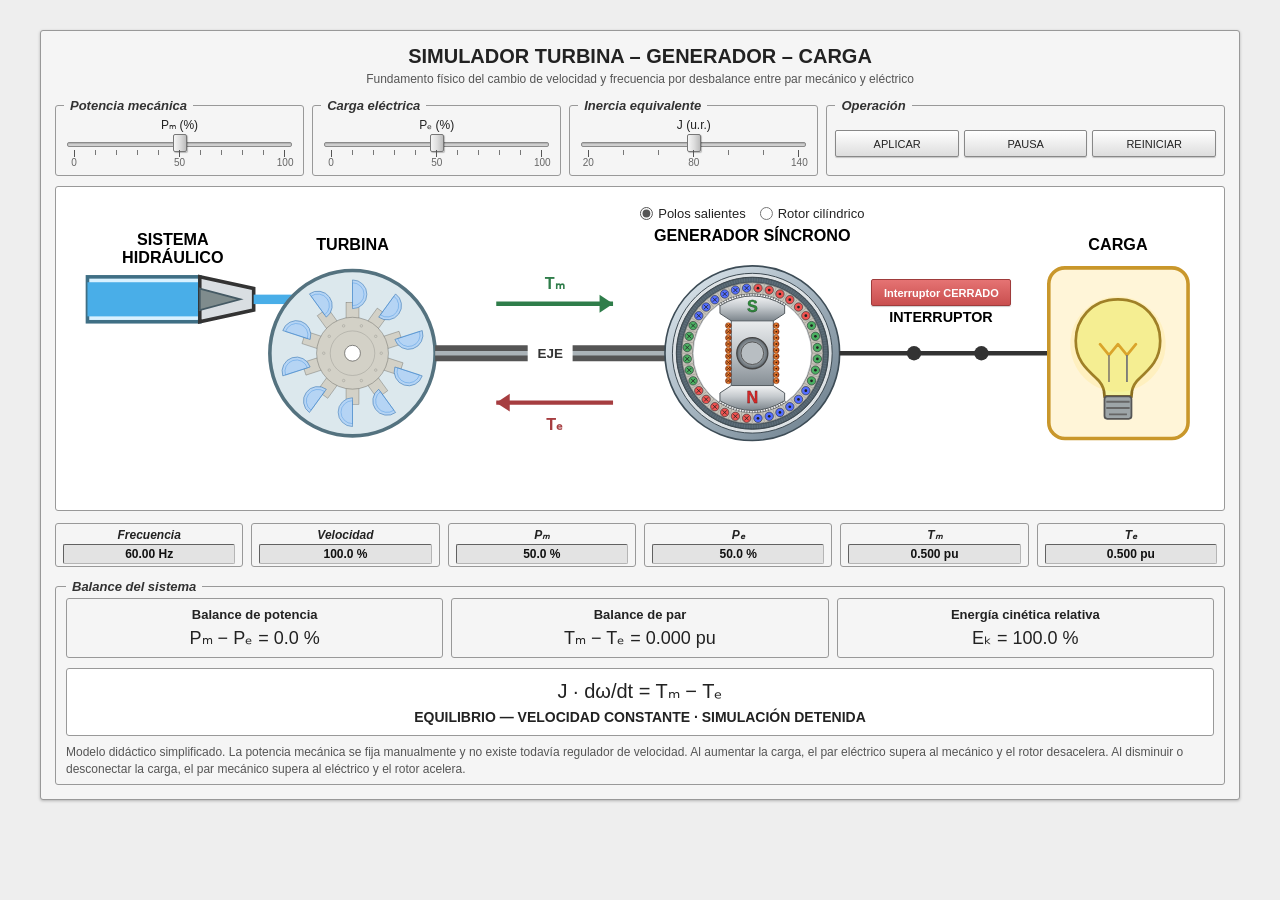
==== commit d4507b7b: "cambios" ====
--- a/01_SIMULADOR_SIN/index.html
+++ b/01_SIMULADOR_SIN/index.html
@@ -224,15 +224,17 @@
         <div class="zona-botones buttons">
 
             <button
-                id="breakerBtn"
-                class="boton-simulador success"
+                id="applyBtn"
+                class="boton-simulador"
+                type="button"
             >
-                Interruptor CERRADO
+                APLICAR
             </button>
 
             <button
                 id="pauseBtn"
-                class="boton-simulador secondary"
+                class="boton-simulador"
+                type="button"
             >
                 PAUSA
             </button>
@@ -258,6 +260,61 @@
 ========================================================= -->
 
 <div class="scene-wrap">
+
+
+<!-- =========================================================
+     INTERRUPTOR — BOTÓN DE MANIOBRA
+     Inmediatamente encima del texto INTERRUPTOR (x = 985).
+========================================================= -->
+
+<button
+    id="breakerBtn"
+    class="boton-simulador success"
+    type="button"
+>
+    Interruptor CERRADO
+</button>
+
+
+<!-- =========================================================
+     SELECTOR DE ROTOR
+     Centrado sobre el título GENERADOR SÍNCRONO (x = 775).
+     Por ahora únicamente visual: no cambia el rotor.
+========================================================= -->
+
+<div
+    id="selectorRotor"
+    class="selector-rotor"
+    role="radiogroup"
+    aria-label="Tipo de rotor"
+>
+
+    <label class="opcion-radio">
+
+        <input
+            type="radio"
+            name="tipoRotor"
+            value="salientes"
+            id="rotorSalientes"
+            checked>
+
+        <span>Polos salientes</span>
+
+    </label>
+
+    <label class="opcion-radio">
+
+        <input
+            type="radio"
+            name="tipoRotor"
+            value="cilindrico"
+            id="rotorCilindrico">
+
+        <span>Rotor cilíndrico</span>
+
+    </label>
+
+</div>
 
 
 <svg
@@ -1393,6 +1450,307 @@
 
 </g>
 
+<!-- =========================================================
+     ROTOR CILÍNDRICO DE DOS POLOS
+     Copiado de svg/rotor_cilindrico.svg (grupo "rotor").
+     Mismo sistema de coordenadas que genRotor:
+     centro (600,325), radio 177, entrehierro 7.
+     Oculto inicialmente; se muestra con el selector.
+     Los id internos llevan el prefijo cil-.
+========================================================== -->
+
+<g id="genRotorCilindrico" display="none">
+
+    <!-- NÚCLEO FERROMAGNÉTICO CILÍNDRICO -->
+
+    <circle id="cil-nucleo-rotor"
+            cx="600"
+            cy="325"
+            r="177"
+            fill="url(#hierroGrad)"
+            stroke="#50575c"
+            stroke-width="3"/>
+
+
+    <!-- =====================================================
+         RANURAS DEL ROTOR (20)
+         Plantilla radial definida en el eje polar superior
+         y girada alrededor de (600,325).
+         Ranura: radio 144–175, ancho 21
+         Cuña:   radio 168–174
+    ====================================================== -->
+
+    <g id="cil-ranuras-rotor">
+        <!-- IZQUIERDA (−36° … −144°) -->
+
+        <g transform="rotate(-36 600 325)">
+            <rect x="589.5" y="150" width="21" height="31" rx="2"
+                  fill="#4a5257" stroke="#50575c" stroke-width="1.5"/>
+            <rect x="591" y="151" width="18" height="6" rx="1"
+                  fill="#9aa3a9" stroke="#50575c" stroke-width="1"/>
+        </g>
+        <g transform="rotate(-48 600 325)">
+            <rect x="589.5" y="150" width="21" height="31" rx="2"
+                  fill="#4a5257" stroke="#50575c" stroke-width="1.5"/>
+            <rect x="591" y="151" width="18" height="6" rx="1"
+                  fill="#9aa3a9" stroke="#50575c" stroke-width="1"/>
+        </g>
+        <g transform="rotate(-60 600 325)">
+            <rect x="589.5" y="150" width="21" height="31" rx="2"
+                  fill="#4a5257" stroke="#50575c" stroke-width="1.5"/>
+            <rect x="591" y="151" width="18" height="6" rx="1"
+                  fill="#9aa3a9" stroke="#50575c" stroke-width="1"/>
+        </g>
+        <g transform="rotate(-72 600 325)">
+            <rect x="589.5" y="150" width="21" height="31" rx="2"
+                  fill="#4a5257" stroke="#50575c" stroke-width="1.5"/>
+            <rect x="591" y="151" width="18" height="6" rx="1"
+                  fill="#9aa3a9" stroke="#50575c" stroke-width="1"/>
+        </g>
+        <g transform="rotate(-84 600 325)">
+            <rect x="589.5" y="150" width="21" height="31" rx="2"
+                  fill="#4a5257" stroke="#50575c" stroke-width="1.5"/>
+            <rect x="591" y="151" width="18" height="6" rx="1"
+                  fill="#9aa3a9" stroke="#50575c" stroke-width="1"/>
+        </g>
+        <g transform="rotate(-96 600 325)">
+            <rect x="589.5" y="150" width="21" height="31" rx="2"
+                  fill="#4a5257" stroke="#50575c" stroke-width="1.5"/>
+            <rect x="591" y="151" width="18" height="6" rx="1"
+                  fill="#9aa3a9" stroke="#50575c" stroke-width="1"/>
+        </g>
+        <g transform="rotate(-108 600 325)">
+            <rect x="589.5" y="150" width="21" height="31" rx="2"
+                  fill="#4a5257" stroke="#50575c" stroke-width="1.5"/>
+            <rect x="591" y="151" width="18" height="6" rx="1"
+                  fill="#9aa3a9" stroke="#50575c" stroke-width="1"/>
+        </g>
+        <g transform="rotate(-120 600 325)">
+            <rect x="589.5" y="150" width="21" height="31" rx="2"
+                  fill="#4a5257" stroke="#50575c" stroke-width="1.5"/>
+            <rect x="591" y="151" width="18" height="6" rx="1"
+                  fill="#9aa3a9" stroke="#50575c" stroke-width="1"/>
+        </g>
+        <g transform="rotate(-132 600 325)">
+            <rect x="589.5" y="150" width="21" height="31" rx="2"
+                  fill="#4a5257" stroke="#50575c" stroke-width="1.5"/>
+            <rect x="591" y="151" width="18" height="6" rx="1"
+                  fill="#9aa3a9" stroke="#50575c" stroke-width="1"/>
+        </g>
+        <g transform="rotate(-144 600 325)">
+            <rect x="589.5" y="150" width="21" height="31" rx="2"
+                  fill="#4a5257" stroke="#50575c" stroke-width="1.5"/>
+            <rect x="591" y="151" width="18" height="6" rx="1"
+                  fill="#9aa3a9" stroke="#50575c" stroke-width="1"/>
+        </g>
+
+        <!-- DERECHA (36° … 144°) -->
+
+        <g transform="rotate(36 600 325)">
+            <rect x="589.5" y="150" width="21" height="31" rx="2"
+                  fill="#4a5257" stroke="#50575c" stroke-width="1.5"/>
+            <rect x="591" y="151" width="18" height="6" rx="1"
+                  fill="#9aa3a9" stroke="#50575c" stroke-width="1"/>
+        </g>
+        <g transform="rotate(48 600 325)">
+            <rect x="589.5" y="150" width="21" height="31" rx="2"
+                  fill="#4a5257" stroke="#50575c" stroke-width="1.5"/>
+            <rect x="591" y="151" width="18" height="6" rx="1"
+                  fill="#9aa3a9" stroke="#50575c" stroke-width="1"/>
+        </g>
+        <g transform="rotate(60 600 325)">
+            <rect x="589.5" y="150" width="21" height="31" rx="2"
+                  fill="#4a5257" stroke="#50575c" stroke-width="1.5"/>
+            <rect x="591" y="151" width="18" height="6" rx="1"
+                  fill="#9aa3a9" stroke="#50575c" stroke-width="1"/>
+        </g>
+        <g transform="rotate(72 600 325)">
+            <rect x="589.5" y="150" width="21" height="31" rx="2"
+                  fill="#4a5257" stroke="#50575c" stroke-width="1.5"/>
+            <rect x="591" y="151" width="18" height="6" rx="1"
+                  fill="#9aa3a9" stroke="#50575c" stroke-width="1"/>
+        </g>
+        <g transform="rotate(84 600 325)">
+            <rect x="589.5" y="150" width="21" height="31" rx="2"
+                  fill="#4a5257" stroke="#50575c" stroke-width="1.5"/>
+            <rect x="591" y="151" width="18" height="6" rx="1"
+                  fill="#9aa3a9" stroke="#50575c" stroke-width="1"/>
+        </g>
+        <g transform="rotate(96 600 325)">
+            <rect x="589.5" y="150" width="21" height="31" rx="2"
+                  fill="#4a5257" stroke="#50575c" stroke-width="1.5"/>
+            <rect x="591" y="151" width="18" height="6" rx="1"
+                  fill="#9aa3a9" stroke="#50575c" stroke-width="1"/>
+        </g>
+        <g transform="rotate(108 600 325)">
+            <rect x="589.5" y="150" width="21" height="31" rx="2"
+                  fill="#4a5257" stroke="#50575c" stroke-width="1.5"/>
+            <rect x="591" y="151" width="18" height="6" rx="1"
+                  fill="#9aa3a9" stroke="#50575c" stroke-width="1"/>
+        </g>
+        <g transform="rotate(120 600 325)">
+            <rect x="589.5" y="150" width="21" height="31" rx="2"
+                  fill="#4a5257" stroke="#50575c" stroke-width="1.5"/>
+            <rect x="591" y="151" width="18" height="6" rx="1"
+                  fill="#9aa3a9" stroke="#50575c" stroke-width="1"/>
+        </g>
+        <g transform="rotate(132 600 325)">
+            <rect x="589.5" y="150" width="21" height="31" rx="2"
+                  fill="#4a5257" stroke="#50575c" stroke-width="1.5"/>
+            <rect x="591" y="151" width="18" height="6" rx="1"
+                  fill="#9aa3a9" stroke="#50575c" stroke-width="1"/>
+        </g>
+        <g transform="rotate(144 600 325)">
+            <rect x="589.5" y="150" width="21" height="31" rx="2"
+                  fill="#4a5257" stroke="#50575c" stroke-width="1.5"/>
+            <rect x="591" y="151" width="18" height="6" rx="1"
+                  fill="#9aa3a9" stroke="#50575c" stroke-width="1"/>
+        </g>
+
+    </g>
+
+
+    <!-- POLO SUR -->
+
+    <g id="cil-polo-S">
+
+        <text x="600"
+              y="185"
+              text-anchor="middle"
+              dominant-baseline="middle"
+              font-family="Arial, Helvetica, sans-serif"
+              font-size="50"
+              font-weight="700"
+              fill="#2e8b3c"
+              stroke="#163d1d"
+              stroke-width="1">
+            S
+        </text>
+
+    </g>
+
+
+    <!-- POLO NORTE -->
+
+    <g id="cil-polo-N">
+
+        <text x="600"
+              y="465"
+              text-anchor="middle"
+              dominant-baseline="middle"
+              font-family="Arial, Helvetica, sans-serif"
+              font-size="50"
+              font-weight="700"
+              fill="#d62828"
+              stroke="#671414"
+              stroke-width="1">
+            N
+        </text>
+
+    </g>
+
+
+
+    <!-- =====================================================
+         DEVANADO DE CAMPO — 20 CONDUCTORES (radio 157)
+    ====================================================== -->
+
+    <g id="cil-devanado-campo"
+       fill="url(#cobreGrad)"
+       stroke="#77300f"
+       stroke-width="1.4">
+
+        <!-- IZQUIERDA -->
+
+        <circle cx="507.7" cy="198.0" r="9"/>
+        <circle cx="483.3" cy="219.9" r="9"/>
+        <circle cx="464.0" cy="246.5" r="9"/>
+        <circle cx="450.7" cy="276.5" r="9"/>
+        <circle cx="443.9" cy="308.6" r="9"/>
+        <circle cx="443.9" cy="341.4" r="9"/>
+        <circle cx="450.7" cy="373.5" r="9"/>
+        <circle cx="464.0" cy="403.5" r="9"/>
+        <circle cx="483.3" cy="430.1" r="9"/>
+        <circle cx="507.7" cy="452.0" r="9"/>
+
+        <!-- DERECHA -->
+
+        <circle cx="692.3" cy="198.0" r="9"/>
+        <circle cx="716.7" cy="219.9" r="9"/>
+        <circle cx="736.0" cy="246.5" r="9"/>
+        <circle cx="749.3" cy="276.5" r="9"/>
+        <circle cx="756.1" cy="308.6" r="9"/>
+        <circle cx="756.1" cy="341.4" r="9"/>
+        <circle cx="749.3" cy="373.5" r="9"/>
+        <circle cx="736.0" cy="403.5" r="9"/>
+        <circle cx="716.7" cy="430.1" r="9"/>
+        <circle cx="692.3" cy="452.0" r="9"/>
+
+    </g>
+
+
+    <!-- IZQUIERDA: ENTRA AL PLANO -->
+
+    <g id="cil-campo-entra"
+       stroke="#3b1808"
+       stroke-width="2"
+       stroke-linecap="round">
+
+        <path d="M503.7 194.0 L511.7 202.0 M511.7 194.0 L503.7 202.0"/>
+        <path d="M479.3 215.9 L487.3 223.9 M487.3 215.9 L479.3 223.9"/>
+        <path d="M460.0 242.5 L468.0 250.5 M468.0 242.5 L460.0 250.5"/>
+        <path d="M446.7 272.5 L454.7 280.5 M454.7 272.5 L446.7 280.5"/>
+        <path d="M439.9 304.6 L447.9 312.6 M447.9 304.6 L439.9 312.6"/>
+        <path d="M439.9 337.4 L447.9 345.4 M447.9 337.4 L439.9 345.4"/>
+        <path d="M446.7 369.5 L454.7 377.5 M454.7 369.5 L446.7 377.5"/>
+        <path d="M460.0 399.5 L468.0 407.5 M468.0 399.5 L460.0 407.5"/>
+        <path d="M479.3 426.1 L487.3 434.1 M487.3 426.1 L479.3 434.1"/>
+        <path d="M503.7 448.0 L511.7 456.0 M511.7 448.0 L503.7 456.0"/>
+
+    </g>
+
+
+    <!-- DERECHA: SALE DEL PLANO -->
+
+    <g id="cil-campo-sale"
+       fill="#3b1808">
+
+        <circle cx="692.3" cy="198.0" r="2.8"/>
+        <circle cx="716.7" cy="219.9" r="2.8"/>
+        <circle cx="736.0" cy="246.5" r="2.8"/>
+        <circle cx="749.3" cy="276.5" r="2.8"/>
+        <circle cx="756.1" cy="308.6" r="2.8"/>
+        <circle cx="756.1" cy="341.4" r="2.8"/>
+        <circle cx="749.3" cy="373.5" r="2.8"/>
+        <circle cx="736.0" cy="403.5" r="2.8"/>
+        <circle cx="716.7" cy="430.1" r="2.8"/>
+        <circle cx="692.3" cy="452.0" r="2.8"/>
+
+    </g>
+
+
+    <!-- EJE -->
+
+    <g id="cil-eje">
+
+        <circle cx="600"
+                cy="325"
+                r="48"
+                fill="url(#ejeGrad)"
+                stroke="#444"
+                stroke-width="4"/>
+
+        <circle cx="600"
+                cy="325"
+                r="35"
+                fill="#b8bec2"
+                stroke="#555"
+                stroke-width="3"/>
+
+    </g>
+
+</g>
+
 
 </g>
 
@@ -1637,7 +1995,7 @@
         stroke-width="2"
     />
 
-</g>ad
+</g>
 
 
 </svg>
--- a/01_SIMULADOR_SIN/css/simulador.css
+++ b/01_SIMULADOR_SIN/css/simulador.css
@@ -213,52 +213,91 @@
    DISTRIBUCIÓN DE LOS BOTONES
    ------------------------------------------------------------ */
 
+/*
+   Estándar AVR V15:
+   APLICAR | PAUSA | REINICIAR
+   Tres botones con exactamente el mismo formato
+   (definido en estilos.css → .boton-simulador)
+   y el mismo ancho.
+*/
+
 .buttons .boton-simulador {
+    flex: 1;
+
     min-width: 0;
+
     white-space: nowrap;
 }
+
+
+/* ------------------------------------------------------------
+   CONTROLES SOBRE EL DIAGRAMA
+
+   Posiciones expresadas como fracción del área interior
+   del SVG (viewBox 0 45 1300 360; se descuenta el borde
+   de 1 px), para que acompañen al dibujo al escalar.
+
+   x_frac = x / 1300
+   y_frac = (y - 45) / 360
+
+   Cada control se ancla por su borde inferior
+   (translate -100 %) justo encima del texto que gobierna.
+   ------------------------------------------------------------ */
 
 
 /* ------------------------------------------------------------
    INTERRUPTOR
-   Botón particular del simulador
+   Inmediatamente encima del texto INTERRUPTOR.
+
+   Texto:  centro x = 985, borde superior y = 180.5
+   Botón:  centro x = 985 → 0.757692
+           borde inferior y = 178 → 0.369444
    ------------------------------------------------------------ */
 
 #breakerBtn {
-    flex: 1.45;
-
-    height: 26px;
-
-    padding: 0 8px;
-
-    font-size: 11px;
+    position: absolute;
+
+    top: calc(1px + (100% - 2px) * 0.369444);
+    left: calc(1px + (100% - 2px) * 0.757692);
+
+    transform: translate(-50%, -100%);
+
+    z-index: 1;
+
+    width: 140px;
+    min-width: 0;
+
+    white-space: nowrap;
 }
 
 
 /* ------------------------------------------------------------
-   PAUSA
-   Botón particular del simulador
+   SELECTOR DE ROTOR
+   Centrado sobre el título GENERADOR SÍNCRONO.
+   Utiliza el estilo estándar .opcion-radio (estilos.css).
+
+   Título: centro x = 775, borde superior y = 88.3
+   Grupo:  centro x = 775 → 0.596154
+           borde inferior y = 86 → 0.113889
    ------------------------------------------------------------ */
 
-#pauseBtn {
-    flex: 0.8;
-
-    height: 26px;
-
-    padding: 0 8px;
-
-    font-size: 11px;
-}
-
-
-/* ------------------------------------------------------------
-   REINICIAR
-   Conserva directamente el formato definido
-   en estilos.css, igual que Fourier
-   ------------------------------------------------------------ */
-
-#resetBtn {
-    flex: 0.9;
+.selector-rotor {
+    position: absolute;
+
+    top: calc(1px + (100% - 2px) * 0.113889);
+    left: calc(1px + (100% - 2px) * 0.596154);
+
+    transform: translate(-50%, -100%);
+
+    z-index: 1;
+
+    display: flex;
+
+    align-items: center;
+
+    gap: 14px;
+
+    white-space: nowrap;
 }
 
 
@@ -301,6 +340,8 @@
    ============================================================ */
 
 .scene-wrap {
+    position: relative;
+
     width: 100%;
 
     margin-bottom: 12px;
